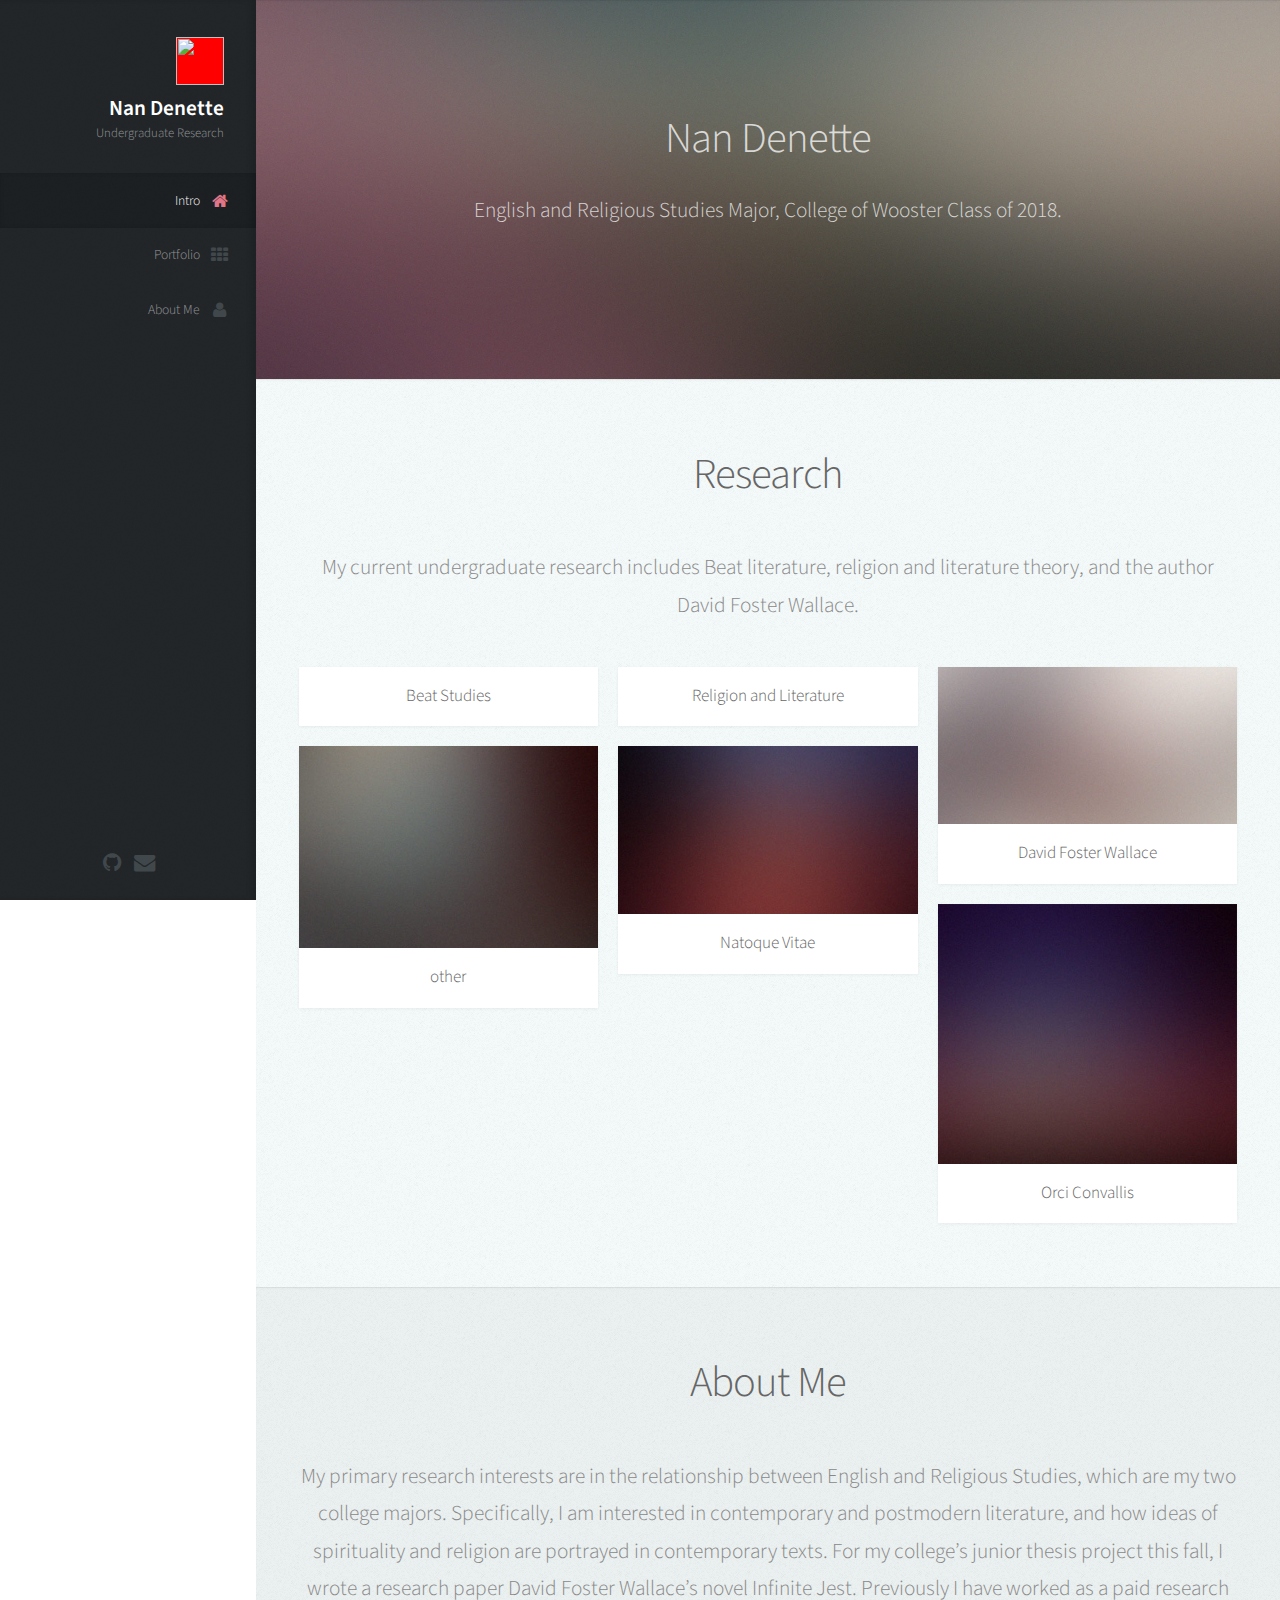
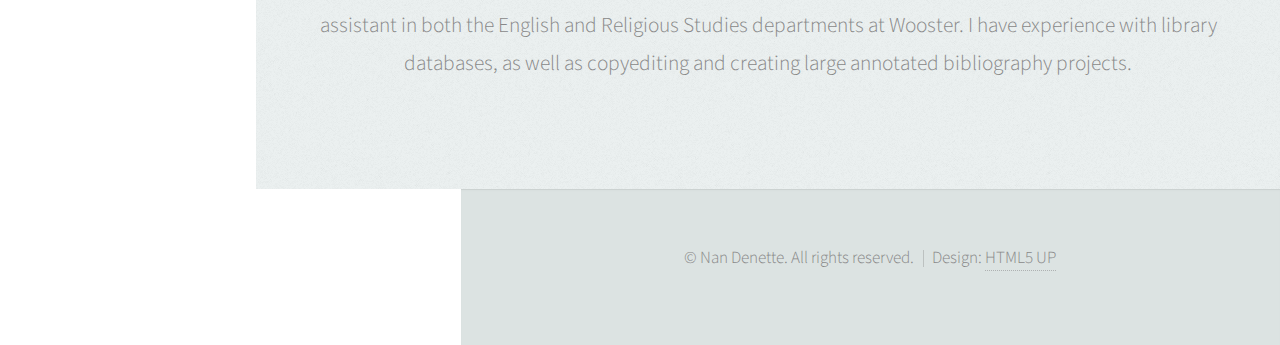
==== index.html @ d719ea71 "icon pic 3" ====
<!DOCTYPE HTML>
<!--
	Prologue by HTML5 UP
	html5up.net | @ajlkn
	Free for personal and commercial use under the CCA 3.0 license (html5up.net/license)
-->
<html>
	<head>
		<title>Prologue by HTML5 UP</title>
		<meta charset="utf-8" />
		<meta name="viewport" content="width=device-width, initial-scale=1" />
		<!--[if lte IE 8]><script src="assets/js/ie/html5shiv.js"></script><![endif]-->
		<link rel="stylesheet" href="assets/css/main.css" />
		<!--[if lte IE 8]><link rel="stylesheet" href="assets/css/ie8.css" /><![endif]-->
		<!--[if lte IE 9]><link rel="stylesheet" href="assets/css/ie9.css" /><![endif]-->
	</head>
	<body>

		<!-- Header -->
			<div id="header">

				<div class="top">

					<!-- Logo -->
						<div id="logo">
							<span class="image avatar48"><img src="file:///Users/nandenette/Desktop/IMG_7879.jpg" /></span>
							<h1 id="title">Nan Denette</h1>
							<p>Undergraduate Research</p>
						</div>

					<!-- Nav -->
						<nav id="nav">
							<!--

								Prologue's nav expects links in one of two formats:

								1. Hash link (scrolls to a different section within the page)

								   <li><a href="#foobar" id="foobar-link" class="icon fa-whatever-icon-you-want skel-layers-ignoreHref"><span class="label">Foobar</span></a></li>

								2. Standard link (sends the user to another page/site)

								   <li><a href="http://foobar.tld" id="foobar-link" class="icon fa-whatever-icon-you-want"><span class="label">Foobar</span></a></li>

							-->
							<ul>
								<li><a href="#top" id="top-link" class="skel-layers-ignoreHref"><span class="icon fa-home">Intro</span></a></li>
								<li><a href="#portfolio" id="portfolio-link" class="skel-layers-ignoreHref"><span class="icon fa-th">Portfolio</span></a></li>
								<li><a href="#about" id="about-link" class="skel-layers-ignoreHref"><span class="icon fa-user">About Me</span></a></li>
								
							</ul>
						</nav>

				</div>

				<div class="bottom">

					<!-- Social Icons -->
						<ul class="icons">
							</li>
							</li>
							<li><a href="https://github.com/nandenette" class="icon fa-github"><span class="label">Github</span></a></li>
							<li><a href="ndenette18@wooster.edu" class="icon fa-envelope"><span class="label">Email</span></a></li>
						</ul>

				</div>

			</div>

		<!-- Main -->
			<div id="main">

				<!-- Intro -->
					<section id="top" class="one dark cover">
						<div class="container">

							<header>
								<h2 class="alt">Nan Denette</a></h2>
								<p>English and Religious Studies Major, College of Wooster Class of 2018.</p>
							</header>

							

						</div>
					</section>

				<!-- Portfolio -->
					<section id="portfolio" class="two">
						<div class="container">

							<header>
								<h2>Research</h2>
							</header>

							<p>My current undergraduate research includes Beat literature, religion and literature theory, and the author David Foster Wallace.</p>

							<div class="row">
								<div class="4u 12u$(mobile)">
									<article class="item">
										<a href="page2.html" class="image fit"><img src="https://s-media-cache-ak0.pinimg.com/564x/0e/bd/eb/0ebdeb15e1eb1e02df6166664b58d102.jpg" alt="" /></a>
										<header>
											<h3>Beat Studies</h3>
	
										</header>
									</article>
									<article class="item">
										<a href="#" class="image fit"><img src="images/pic03.jpg" alt="" /></a>
										<header>
											<h3>other</h3>
										</header>
									</article>
								</div>
								<div class="4u 12u$(mobile)">
									<article class="item">
										<a href="page3.html" class="image fit"><img src="http://www.readliterature.com/life-of-pi2.jpg" alt="" /></a>
										<header>
											<h3>Religion and Literature</h3>
										</header>
									</article>
									<article class="item">
										<a href="#" class="image fit"><img src="images/pic05.jpg" alt="" /></a>
										<header>
											<h3>Natoque Vitae</h3>
										</header>
									</article>
								</div>
								<div class="4u$ 12u$(mobile)">
									<article class="item">
										<a href="page4.html" class="image fit"><img src="images/pic06.jpg" alt="" /></a>
										<header>
											<h3>David Foster Wallace</h3>
										</header>
									</article>
									<article class="item">
										<a href="#" class="image fit"><img src="images/pic07.jpg" alt="" /></a>
										<header>
											<h3>Orci Convallis</h3>
										</header>
									</article>
								</div>
							</div>

						</div>
					</section>

				<!-- About Me -->
					<section id="about" class="three">
						<div class="container">

							<header>
								<h2>About Me</h2>
							</header>

					

							<p>My primary research interests are in the relationship between English and Religious Studies, which are my two college majors. Specifically, I am interested in contemporary and postmodern literature, and how ideas of spirituality and religion are portrayed in contemporary texts. For my college’s junior thesis project this fall, I wrote a research paper David Foster Wallace’s novel Infinite Jest. Previously I have worked as a paid research assistant in both the English and Religious Studies departments at Wooster. I have experience with library databases, as well as copyediting and creating large annotated bibliography projects.</p>

						</div>
					</section>

		<!-- Footer -->
			<div id="footer">

				<!-- Copyright -->
					<ul class="copyright">
						<li>&copy; Nan Denette. All rights reserved.</li><li>Design: <a href="http://html5up.net">HTML5 UP</a></li>
					</ul>

			</div>

		<!-- Scripts -->
			<script src="assets/js/jquery.min.js"></script>
			<script src="assets/js/jquery.scrolly.min.js"></script>
			<script src="assets/js/jquery.scrollzer.min.js"></script>
			<script src="assets/js/skel.min.js"></script>
			<script src="assets/js/util.js"></script>
			<!--[if lte IE 8]><script src="assets/js/ie/respond.min.js"></script><![endif]-->
			<script src="assets/js/main.js"></script>

	</body>
</html>
---- assets/css/main.css ----
@import url("font-awesome.min.css");
@import url("https://fonts.googleapis.com/css?family=Source+Sans+Pro:300,300italic,400,600");

/*
	Prologue by HTML5 UP
	html5up.net | @ajlkn
	Free for personal and commercial use under the CCA 3.0 license (html5up.net/license)
*/

/* Reset */

	html, body, div, span, applet, object, iframe, h1, h2, h3, h4, h5, h6, p, blockquote, pre, a, abbr, acronym, address, big, cite, code, del, dfn, em, img, ins, kbd, q, s, samp, small, strike, strong, sub, sup, tt, var, b, u, i, center, dl, dt, dd, ol, ul, li, fieldset, form, label, legend, table, caption, tbody, tfoot, thead, tr, th, td, article, aside, canvas, details, embed, figure, figcaption, footer, header, hgroup, menu, nav, output, ruby, section, summary, time, mark, audio, video {
		margin: 0;
		padding: 0;
		border: 0;
		font-size: 100%;
		font: inherit;
		vertical-align: baseline;
	}

	article, aside, details, figcaption, figure, footer, header, hgroup, menu, nav, section {
		display: block;
	}

	body {
		line-height: 1;
	}

	ol, ul {
		list-style: none;
	}

	blockquote, q {
		quotes: none;
	}

	blockquote:before, blockquote:after, q:before, q:after {
		content: '';
		content: none;
	}

	table {
		border-collapse: collapse;
		border-spacing: 0;
	}

	body {
		-webkit-text-size-adjust: none;
	}

/* Box Model */

	*, *:before, *:after {
		-moz-box-sizing: border-box;
		-webkit-box-sizing: border-box;
		box-sizing: border-box;
	}

/* Containers */

	.container {
		margin-left: auto;
		margin-right: auto;
	}

	.container.\31 25\25 {
		width: 100%;
		max-width: 1750px;
		min-width: 1400px;
	}

	.container.\37 5\25 {
		width: 1050px;
	}

	.container.\35 0\25 {
		width: 700px;
	}

	.container.\32 5\25 {
		width: 350px;
	}

	.container {
		width: 1400px;
	}

	@media screen and (min-width: 961px) and (max-width: 1880px) {

		.container.\31 25\25 {
			width: 100%;
			max-width: 1500px;
			min-width: 1200px;
		}

		.container.\37 5\25 {
			width: 900px;
		}

		.container.\35 0\25 {
			width: 600px;
		}

		.container.\32 5\25 {
			width: 300px;
		}

		.container {
			width: 1200px;
		}

	}

	@media screen and (min-width: 961px) and (max-width: 1620px) {

		.container.\31 25\25 {
			width: 100%;
			max-width: 1200px;
			min-width: 960px;
		}

		.container.\37 5\25 {
			width: 720px;
		}

		.container.\35 0\25 {
			width: 480px;
		}

		.container.\32 5\25 {
			width: 240px;
		}

		.container {
			width: 960px;
		}

	}

	@media screen and (min-width: 961px) and (max-width: 1320px) {

		.container.\31 25\25 {
			width: 100%;
			max-width: 125%;
			min-width: 100%;
		}

		.container.\37 5\25 {
			width: 75%;
		}

		.container.\35 0\25 {
			width: 50%;
		}

		.container.\32 5\25 {
			width: 25%;
		}

		.container {
			width: 100%;
		}

	}

	@media screen and (max-width: 960px) {

		.container.\31 25\25 {
			width: 100%;
			max-width: 125%;
			min-width: 100%;
		}

		.container.\37 5\25 {
			width: 75%;
		}

		.container.\35 0\25 {
			width: 50%;
		}

		.container.\32 5\25 {
			width: 25%;
		}

		.container {
			width: 100%;
		}

	}

	@media screen and (max-width: 736px) {

		.container.\31 25\25 {
			width: 100%;
			max-width: 125%;
			min-width: 100%;
		}

		.container.\37 5\25 {
			width: 75%;
		}

		.container.\35 0\25 {
			width: 50%;
		}

		.container.\32 5\25 {
			width: 25%;
		}

		.container {
			width: 100% !important;
		}

	}

/* Grid */

	.row {
		border-bottom: solid 1px transparent;
		-moz-box-sizing: border-box;
		-webkit-box-sizing: border-box;
		box-sizing: border-box;
	}

	.row > * {
		float: left;
		-moz-box-sizing: border-box;
		-webkit-box-sizing: border-box;
		box-sizing: border-box;
	}

	.row:after, .row:before {
		content: '';
		display: block;
		clear: both;
		height: 0;
	}

	.row.uniform > * > :first-child {
		margin-top: 0;
	}

	.row.uniform > * > :last-child {
		margin-bottom: 0;
	}

	.row.\30 \25 > * {
		padding: 0px 0 0 0px;
	}

	.row.\30 \25 {
		margin: 0px 0 -1px 0px;
	}

	.row.uniform.\30 \25 > * {
		padding: 0px 0 0 0px;
	}

	.row.uniform.\30 \25 {
		margin: 0px 0 -1px 0px;
	}

	.row > * {
		padding: 40px 0 0 40px;
	}

	.row {
		margin: -40px 0 -1px -40px;
	}

	.row.uniform > * {
		padding: 40px 0 0 40px;
	}

	.row.uniform {
		margin: -40px 0 -1px -40px;
	}

	.row.\32 00\25 > * {
		padding: 80px 0 0 80px;
	}

	.row.\32 00\25 {
		margin: -80px 0 -1px -80px;
	}

	.row.uniform.\32 00\25 > * {
		padding: 80px 0 0 80px;
	}

	.row.uniform.\32 00\25 {
		margin: -80px 0 -1px -80px;
	}

	.row.\31 50\25 > * {
		padding: 60px 0 0 60px;
	}

	.row.\31 50\25 {
		margin: -60px 0 -1px -60px;
	}

	.row.uniform.\31 50\25 > * {
		padding: 60px 0 0 60px;
	}

	.row.uniform.\31 50\25 {
		margin: -60px 0 -1px -60px;
	}

	.row.\35 0\25 > * {
		padding: 20px 0 0 20px;
	}

	.row.\35 0\25 {
		margin: -20px 0 -1px -20px;
	}

	.row.uniform.\35 0\25 > * {
		padding: 20px 0 0 20px;
	}

	.row.uniform.\35 0\25 {
		margin: -20px 0 -1px -20px;
	}

	.row.\32 5\25 > * {
		padding: 10px 0 0 10px;
	}

	.row.\32 5\25 {
		margin: -10px 0 -1px -10px;
	}

	.row.uniform.\32 5\25 > * {
		padding: 10px 0 0 10px;
	}

	.row.uniform.\32 5\25 {
		margin: -10px 0 -1px -10px;
	}

	.\31 2u, .\31 2u\24 {
		width: 100%;
		clear: none;
		margin-left: 0;
	}

	.\31 1u, .\31 1u\24 {
		width: 91.6666666667%;
		clear: none;
		margin-left: 0;
	}

	.\31 0u, .\31 0u\24 {
		width: 83.3333333333%;
		clear: none;
		margin-left: 0;
	}

	.\39 u, .\39 u\24 {
		width: 75%;
		clear: none;
		margin-left: 0;
	}

	.\38 u, .\38 u\24 {
		width: 66.6666666667%;
		clear: none;
		margin-left: 0;
	}

	.\37 u, .\37 u\24 {
		width: 58.3333333333%;
		clear: none;
		margin-left: 0;
	}

	.\36 u, .\36 u\24 {
		width: 50%;
		clear: none;
		margin-left: 0;
	}

	.\35 u, .\35 u\24 {
		width: 41.6666666667%;
		clear: none;
		margin-left: 0;
	}

	.\34 u, .\34 u\24 {
		width: 33.3333333333%;
		clear: none;
		margin-left: 0;
	}

	.\33 u, .\33 u\24 {
		width: 25%;
		clear: none;
		margin-left: 0;
	}

	.\32 u, .\32 u\24 {
		width: 16.6666666667%;
		clear: none;
		margin-left: 0;
	}

	.\31 u, .\31 u\24 {
		width: 8.3333333333%;
		clear: none;
		margin-left: 0;
	}

	.\31 2u\24 + *,
	.\31 1u\24 + *,
	.\31 0u\24 + *,
	.\39 u\24 + *,
	.\38 u\24 + *,
	.\37 u\24 + *,
	.\36 u\24 + *,
	.\35 u\24 + *,
	.\34 u\24 + *,
	.\33 u\24 + *,
	.\32 u\24 + *,
	.\31 u\24 + * {
		clear: left;
	}

	.\-11u {
		margin-left: 91.66667%;
	}

	.\-10u {
		margin-left: 83.33333%;
	}

	.\-9u {
		margin-left: 75%;
	}

	.\-8u {
		margin-left: 66.66667%;
	}

	.\-7u {
		margin-left: 58.33333%;
	}

	.\-6u {
		margin-left: 50%;
	}

	.\-5u {
		margin-left: 41.66667%;
	}

	.\-4u {
		margin-left: 33.33333%;
	}

	.\-3u {
		margin-left: 25%;
	}

	.\-2u {
		margin-left: 16.66667%;
	}

	.\-1u {
		margin-left: 8.33333%;
	}

	@media screen and (min-width: 961px) and (max-width: 1880px) {

		.row > * {
			padding: 40px 0 0 40px;
		}

		.row {
			margin: -40px 0 -1px -40px;
		}

		.row.uniform > * {
			padding: 40px 0 0 40px;
		}

		.row.uniform {
			margin: -40px 0 -1px -40px;
		}

		.row.\32 00\25 > * {
			padding: 80px 0 0 80px;
		}

		.row.\32 00\25 {
			margin: -80px 0 -1px -80px;
		}

		.row.uniform.\32 00\25 > * {
			padding: 80px 0 0 80px;
		}

		.row.uniform.\32 00\25 {
			margin: -80px 0 -1px -80px;
		}

		.row.\31 50\25 > * {
			padding: 60px 0 0 60px;
		}

		.row.\31 50\25 {
			margin: -60px 0 -1px -60px;
		}

		.row.uniform.\31 50\25 > * {
			padding: 60px 0 0 60px;
		}

		.row.uniform.\31 50\25 {
			margin: -60px 0 -1px -60px;
		}

		.row.\35 0\25 > * {
			padding: 20px 0 0 20px;
		}

		.row.\35 0\25 {
			margin: -20px 0 -1px -20px;
		}

		.row.uniform.\35 0\25 > * {
			padding: 20px 0 0 20px;
		}

		.row.uniform.\35 0\25 {
			margin: -20px 0 -1px -20px;
		}

		.row.\32 5\25 > * {
			padding: 10px 0 0 10px;
		}

		.row.\32 5\25 {
			margin: -10px 0 -1px -10px;
		}

		.row.uniform.\32 5\25 > * {
			padding: 10px 0 0 10px;
		}

		.row.uniform.\32 5\25 {
			margin: -10px 0 -1px -10px;
		}

		.\31 2u\28wide\29, .\31 2u\24\28wide\29 {
			width: 100%;
			clear: none;
			margin-left: 0;
		}

		.\31 1u\28wide\29, .\31 1u\24\28wide\29 {
			width: 91.6666666667%;
			clear: none;
			margin-left: 0;
		}

		.\31 0u\28wide\29, .\31 0u\24\28wide\29 {
			width: 83.3333333333%;
			clear: none;
			margin-left: 0;
		}

		.\39 u\28wide\29, .\39 u\24\28wide\29 {
			width: 75%;
			clear: none;
			margin-left: 0;
		}

		.\38 u\28wide\29, .\38 u\24\28wide\29 {
			width: 66.6666666667%;
			clear: none;
			margin-left: 0;
		}

		.\37 u\28wide\29, .\37 u\24\28wide\29 {
			width: 58.3333333333%;
			clear: none;
			margin-left: 0;
		}

		.\36 u\28wide\29, .\36 u\24\28wide\29 {
			width: 50%;
			clear: none;
			margin-left: 0;
		}

		.\35 u\28wide\29, .\35 u\24\28wide\29 {
			width: 41.6666666667%;
			clear: none;
			margin-left: 0;
		}

		.\34 u\28wide\29, .\34 u\24\28wide\29 {
			width: 33.3333333333%;
			clear: none;
			margin-left: 0;
		}

		.\33 u\28wide\29, .\33 u\24\28wide\29 {
			width: 25%;
			clear: none;
			margin-left: 0;
		}

		.\32 u\28wide\29, .\32 u\24\28wide\29 {
			width: 16.6666666667%;
			clear: none;
			margin-left: 0;
		}

		.\31 u\28wide\29, .\31 u\24\28wide\29 {
			width: 8.3333333333%;
			clear: none;
			margin-left: 0;
		}

		.\31 2u\24\28wide\29 + *,
		.\31 1u\24\28wide\29 + *,
		.\31 0u\24\28wide\29 + *,
		.\39 u\24\28wide\29 + *,
		.\38 u\24\28wide\29 + *,
		.\37 u\24\28wide\29 + *,
		.\36 u\24\28wide\29 + *,
		.\35 u\24\28wide\29 + *,
		.\34 u\24\28wide\29 + *,
		.\33 u\24\28wide\29 + *,
		.\32 u\24\28wide\29 + *,
		.\31 u\24\28wide\29 + * {
			clear: left;
		}

		.\-11u\28wide\29 {
			margin-left: 91.66667%;
		}

		.\-10u\28wide\29 {
			margin-left: 83.33333%;
		}

		.\-9u\28wide\29 {
			margin-left: 75%;
		}

		.\-8u\28wide\29 {
			margin-left: 66.66667%;
		}

		.\-7u\28wide\29 {
			margin-left: 58.33333%;
		}

		.\-6u\28wide\29 {
			margin-left: 50%;
		}

		.\-5u\28wide\29 {
			margin-left: 41.66667%;
		}

		.\-4u\28wide\29 {
			margin-left: 33.33333%;
		}

		.\-3u\28wide\29 {
			margin-left: 25%;
		}

		.\-2u\28wide\29 {
			margin-left: 16.66667%;
		}

		.\-1u\28wide\29 {
			margin-left: 8.33333%;
		}

	}

	@media screen and (min-width: 961px) and (max-width: 1620px) {

		.row > * {
			padding: 40px 0 0 40px;
		}

		.row {
			margin: -40px 0 -1px -40px;
		}

		.row.uniform > * {
			padding: 40px 0 0 40px;
		}

		.row.uniform {
			margin: -40px 0 -1px -40px;
		}

		.row.\32 00\25 > * {
			padding: 80px 0 0 80px;
		}

		.row.\32 00\25 {
			margin: -80px 0 -1px -80px;
		}

		.row.uniform.\32 00\25 > * {
			padding: 80px 0 0 80px;
		}

		.row.uniform.\32 00\25 {
			margin: -80px 0 -1px -80px;
		}

		.row.\31 50\25 > * {
			padding: 60px 0 0 60px;
		}

		.row.\31 50\25 {
			margin: -60px 0 -1px -60px;
		}

		.row.uniform.\31 50\25 > * {
			padding: 60px 0 0 60px;
		}

		.row.uniform.\31 50\25 {
			margin: -60px 0 -1px -60px;
		}

		.row.\35 0\25 > * {
			padding: 20px 0 0 20px;
		}

		.row.\35 0\25 {
			margin: -20px 0 -1px -20px;
		}

		.row.uniform.\35 0\25 > * {
			padding: 20px 0 0 20px;
		}

		.row.uniform.\35 0\25 {
			margin: -20px 0 -1px -20px;
		}

		.row.\32 5\25 > * {
			padding: 10px 0 0 10px;
		}

		.row.\32 5\25 {
			margin: -10px 0 -1px -10px;
		}

		.row.uniform.\32 5\25 > * {
			padding: 10px 0 0 10px;
		}

		.row.uniform.\32 5\25 {
			margin: -10px 0 -1px -10px;
		}

		.\31 2u\28normal\29, .\31 2u\24\28normal\29 {
			width: 100%;
			clear: none;
			margin-left: 0;
		}

		.\31 1u\28normal\29, .\31 1u\24\28normal\29 {
			width: 91.6666666667%;
			clear: none;
			margin-left: 0;
		}

		.\31 0u\28normal\29, .\31 0u\24\28normal\29 {
			width: 83.3333333333%;
			clear: none;
			margin-left: 0;
		}

		.\39 u\28normal\29, .\39 u\24\28normal\29 {
			width: 75%;
			clear: none;
			margin-left: 0;
		}

		.\38 u\28normal\29, .\38 u\24\28normal\29 {
			width: 66.6666666667%;
			clear: none;
			margin-left: 0;
		}

		.\37 u\28normal\29, .\37 u\24\28normal\29 {
			width: 58.3333333333%;
			clear: none;
			margin-left: 0;
		}

		.\36 u\28normal\29, .\36 u\24\28normal\29 {
			width: 50%;
			clear: none;
			margin-left: 0;
		}

		.\35 u\28normal\29, .\35 u\24\28normal\29 {
			width: 41.6666666667%;
			clear: none;
			margin-left: 0;
		}

		.\34 u\28normal\29, .\34 u\24\28normal\29 {
			width: 33.3333333333%;
			clear: none;
			margin-left: 0;
		}

		.\33 u\28normal\29, .\33 u\24\28normal\29 {
			width: 25%;
			clear: none;
			margin-left: 0;
		}

		.\32 u\28normal\29, .\32 u\24\28normal\29 {
			width: 16.6666666667%;
			clear: none;
			margin-left: 0;
		}

		.\31 u\28normal\29, .\31 u\24\28normal\29 {
			width: 8.3333333333%;
			clear: none;
			margin-left: 0;
		}

		.\31 2u\24\28normal\29 + *,
		.\31 1u\24\28normal\29 + *,
		.\31 0u\24\28normal\29 + *,
		.\39 u\24\28normal\29 + *,
		.\38 u\24\28normal\29 + *,
		.\37 u\24\28normal\29 + *,
		.\36 u\24\28normal\29 + *,
		.\35 u\24\28normal\29 + *,
		.\34 u\24\28normal\29 + *,
		.\33 u\24\28normal\29 + *,
		.\32 u\24\28normal\29 + *,
		.\31 u\24\28normal\29 + * {
			clear: left;
		}

		.\-11u\28normal\29 {
			margin-left: 91.66667%;
		}

		.\-10u\28normal\29 {
			margin-left: 83.33333%;
		}

		.\-9u\28normal\29 {
			margin-left: 75%;
		}

		.\-8u\28normal\29 {
			margin-left: 66.66667%;
		}

		.\-7u\28normal\29 {
			margin-left: 58.33333%;
		}

		.\-6u\28normal\29 {
			margin-left: 50%;
		}

		.\-5u\28normal\29 {
			margin-left: 41.66667%;
		}

		.\-4u\28normal\29 {
			margin-left: 33.33333%;
		}

		.\-3u\28normal\29 {
			margin-left: 25%;
		}

		.\-2u\28normal\29 {
			margin-left: 16.66667%;
		}

		.\-1u\28normal\29 {
			margin-left: 8.33333%;
		}

	}

	@media screen and (min-width: 961px) and (max-width: 1320px) {

		.row > * {
			padding: 20px 0 0 20px;
		}

		.row {
			margin: -20px 0 -1px -20px;
		}

		.row.uniform > * {
			padding: 20px 0 0 20px;
		}

		.row.uniform {
			margin: -20px 0 -1px -20px;
		}

		.row.\32 00\25 > * {
			padding: 40px 0 0 40px;
		}

		.row.\32 00\25 {
			margin: -40px 0 -1px -40px;
		}

		.row.uniform.\32 00\25 > * {
			padding: 40px 0 0 40px;
		}

		.row.uniform.\32 00\25 {
			margin: -40px 0 -1px -40px;
		}

		.row.\31 50\25 > * {
			padding: 30px 0 0 30px;
		}

		.row.\31 50\25 {
			margin: -30px 0 -1px -30px;
		}

		.row.uniform.\31 50\25 > * {
			padding: 30px 0 0 30px;
		}

		.row.uniform.\31 50\25 {
			margin: -30px 0 -1px -30px;
		}

		.row.\35 0\25 > * {
			padding: 10px 0 0 10px;
		}

		.row.\35 0\25 {
			margin: -10px 0 -1px -10px;
		}

		.row.uniform.\35 0\25 > * {
			padding: 10px 0 0 10px;
		}

		.row.uniform.\35 0\25 {
			margin: -10px 0 -1px -10px;
		}

		.row.\32 5\25 > * {
			padding: 5px 0 0 5px;
		}

		.row.\32 5\25 {
			margin: -5px 0 -1px -5px;
		}

		.row.uniform.\32 5\25 > * {
			padding: 5px 0 0 5px;
		}

		.row.uniform.\32 5\25 {
			margin: -5px 0 -1px -5px;
		}

		.\31 2u\28narrow\29, .\31 2u\24\28narrow\29 {
			width: 100%;
			clear: none;
			margin-left: 0;
		}

		.\31 1u\28narrow\29, .\31 1u\24\28narrow\29 {
			width: 91.6666666667%;
			clear: none;
			margin-left: 0;
		}

		.\31 0u\28narrow\29, .\31 0u\24\28narrow\29 {
			width: 83.3333333333%;
			clear: none;
			margin-left: 0;
		}

		.\39 u\28narrow\29, .\39 u\24\28narrow\29 {
			width: 75%;
			clear: none;
			margin-left: 0;
		}

		.\38 u\28narrow\29, .\38 u\24\28narrow\29 {
			width: 66.6666666667%;
			clear: none;
			margin-left: 0;
		}

		.\37 u\28narrow\29, .\37 u\24\28narrow\29 {
			width: 58.3333333333%;
			clear: none;
			margin-left: 0;
		}

		.\36 u\28narrow\29, .\36 u\24\28narrow\29 {
			width: 50%;
			clear: none;
			margin-left: 0;
		}

		.\35 u\28narrow\29, .\35 u\24\28narrow\29 {
			width: 41.6666666667%;
			clear: none;
			margin-left: 0;
		}

		.\34 u\28narrow\29, .\34 u\24\28narrow\29 {
			width: 33.3333333333%;
			clear: none;
			margin-left: 0;
		}

		.\33 u\28narrow\29, .\33 u\24\28narrow\29 {
			width: 25%;
			clear: none;
			margin-left: 0;
		}

		.\32 u\28narrow\29, .\32 u\24\28narrow\29 {
			width: 16.6666666667%;
			clear: none;
			margin-left: 0;
		}

		.\31 u\28narrow\29, .\31 u\24\28narrow\29 {
			width: 8.3333333333%;
			clear: none;
			margin-left: 0;
		}

		.\31 2u\24\28narrow\29 + *,
		.\31 1u\24\28narrow\29 + *,
		.\31 0u\24\28narrow\29 + *,
		.\39 u\24\28narrow\29 + *,
		.\38 u\24\28narrow\29 + *,
		.\37 u\24\28narrow\29 + *,
		.\36 u\24\28narrow\29 + *,
		.\35 u\24\28narrow\29 + *,
		.\34 u\24\28narrow\29 + *,
		.\33 u\24\28narrow\29 + *,
		.\32 u\24\28narrow\29 + *,
		.\31 u\24\28narrow\29 + * {
			clear: left;
		}

		.\-11u\28narrow\29 {
			margin-left: 91.66667%;
		}

		.\-10u\28narrow\29 {
			margin-left: 83.33333%;
		}

		.\-9u\28narrow\29 {
			margin-left: 75%;
		}

		.\-8u\28narrow\29 {
			margin-left: 66.66667%;
		}

		.\-7u\28narrow\29 {
			margin-left: 58.33333%;
		}

		.\-6u\28narrow\29 {
			margin-left: 50%;
		}

		.\-5u\28narrow\29 {
			margin-left: 41.66667%;
		}

		.\-4u\28narrow\29 {
			margin-left: 33.33333%;
		}

		.\-3u\28narrow\29 {
			margin-left: 25%;
		}

		.\-2u\28narrow\29 {
			margin-left: 16.66667%;
		}

		.\-1u\28narrow\29 {
			margin-left: 8.33333%;
		}

	}

	@media screen and (max-width: 960px) {

		.row > * {
			padding: 20px 0 0 20px;
		}

		.row {
			margin: -20px 0 -1px -20px;
		}

		.row.uniform > * {
			padding: 20px 0 0 20px;
		}

		.row.uniform {
			margin: -20px 0 -1px -20px;
		}

		.row.\32 00\25 > * {
			padding: 40px 0 0 40px;
		}

		.row.\32 00\25 {
			margin: -40px 0 -1px -40px;
		}

		.row.uniform.\32 00\25 > * {
			padding: 40px 0 0 40px;
		}

		.row.uniform.\32 00\25 {
			margin: -40px 0 -1px -40px;
		}

		.row.\31 50\25 > * {
			padding: 30px 0 0 30px;
		}

		.row.\31 50\25 {
			margin: -30px 0 -1px -30px;
		}

		.row.uniform.\31 50\25 > * {
			padding: 30px 0 0 30px;
		}

		.row.uniform.\31 50\25 {
			margin: -30px 0 -1px -30px;
		}

		.row.\35 0\25 > * {
			padding: 10px 0 0 10px;
		}

		.row.\35 0\25 {
			margin: -10px 0 -1px -10px;
		}

		.row.uniform.\35 0\25 > * {
			padding: 10px 0 0 10px;
		}

		.row.uniform.\35 0\25 {
			margin: -10px 0 -1px -10px;
		}

		.row.\32 5\25 > * {
			padding: 5px 0 0 5px;
		}

		.row.\32 5\25 {
			margin: -5px 0 -1px -5px;
		}

		.row.uniform.\32 5\25 > * {
			padding: 5px 0 0 5px;
		}

		.row.uniform.\32 5\25 {
			margin: -5px 0 -1px -5px;
		}

		.\31 2u\28narrower\29, .\31 2u\24\28narrower\29 {
			width: 100%;
			clear: none;
			margin-left: 0;
		}

		.\31 1u\28narrower\29, .\31 1u\24\28narrower\29 {
			width: 91.6666666667%;
			clear: none;
			margin-left: 0;
		}

		.\31 0u\28narrower\29, .\31 0u\24\28narrower\29 {
			width: 83.3333333333%;
			clear: none;
			margin-left: 0;
		}

		.\39 u\28narrower\29, .\39 u\24\28narrower\29 {
			width: 75%;
			clear: none;
			margin-left: 0;
		}

		.\38 u\28narrower\29, .\38 u\24\28narrower\29 {
			width: 66.6666666667%;
			clear: none;
			margin-left: 0;
		}

		.\37 u\28narrower\29, .\37 u\24\28narrower\29 {
			width: 58.3333333333%;
			clear: none;
			margin-left: 0;
		}

		.\36 u\28narrower\29, .\36 u\24\28narrower\29 {
			width: 50%;
			clear: none;
			margin-left: 0;
		}

		.\35 u\28narrower\29, .\35 u\24\28narrower\29 {
			width: 41.6666666667%;
			clear: none;
			margin-left: 0;
		}

		.\34 u\28narrower\29, .\34 u\24\28narrower\29 {
			width: 33.3333333333%;
			clear: none;
			margin-left: 0;
		}

		.\33 u\28narrower\29, .\33 u\24\28narrower\29 {
			width: 25%;
			clear: none;
			margin-left: 0;
		}

		.\32 u\28narrower\29, .\32 u\24\28narrower\29 {
			width: 16.6666666667%;
			clear: none;
			margin-left: 0;
		}

		.\31 u\28narrower\29, .\31 u\24\28narrower\29 {
			width: 8.3333333333%;
			clear: none;
			margin-left: 0;
		}

		.\31 2u\24\28narrower\29 + *,
		.\31 1u\24\28narrower\29 + *,
		.\31 0u\24\28narrower\29 + *,
		.\39 u\24\28narrower\29 + *,
		.\38 u\24\28narrower\29 + *,
		.\37 u\24\28narrower\29 + *,
		.\36 u\24\28narrower\29 + *,
		.\35 u\24\28narrower\29 + *,
		.\34 u\24\28narrower\29 + *,
		.\33 u\24\28narrower\29 + *,
		.\32 u\24\28narrower\29 + *,
		.\31 u\24\28narrower\29 + * {
			clear: left;
		}

		.\-11u\28narrower\29 {
			margin-left: 91.66667%;
		}

		.\-10u\28narrower\29 {
			margin-left: 83.33333%;
		}

		.\-9u\28narrower\29 {
			margin-left: 75%;
		}

		.\-8u\28narrower\29 {
			margin-left: 66.66667%;
		}

		.\-7u\28narrower\29 {
			margin-left: 58.33333%;
		}

		.\-6u\28narrower\29 {
			margin-left: 50%;
		}

		.\-5u\28narrower\29 {
			margin-left: 41.66667%;
		}

		.\-4u\28narrower\29 {
			margin-left: 33.33333%;
		}

		.\-3u\28narrower\29 {
			margin-left: 25%;
		}

		.\-2u\28narrower\29 {
			margin-left: 16.66667%;
		}

		.\-1u\28narrower\29 {
			margin-left: 8.33333%;
		}

	}

	@media screen and (max-width: 736px) {

		.row > * {
			padding: 20px 0 0 20px;
		}

		.row {
			margin: -20px 0 -1px -20px;
		}

		.row.uniform > * {
			padding: 20px 0 0 20px;
		}

		.row.uniform {
			margin: -20px 0 -1px -20px;
		}

		.row.\32 00\25 > * {
			padding: 40px 0 0 40px;
		}

		.row.\32 00\25 {
			margin: -40px 0 -1px -40px;
		}

		.row.uniform.\32 00\25 > * {
			padding: 40px 0 0 40px;
		}

		.row.uniform.\32 00\25 {
			margin: -40px 0 -1px -40px;
		}

		.row.\31 50\25 > * {
			padding: 30px 0 0 30px;
		}

		.row.\31 50\25 {
			margin: -30px 0 -1px -30px;
		}

		.row.uniform.\31 50\25 > * {
			padding: 30px 0 0 30px;
		}

		.row.uniform.\31 50\25 {
			margin: -30px 0 -1px -30px;
		}

		.row.\35 0\25 > * {
			padding: 10px 0 0 10px;
		}

		.row.\35 0\25 {
			margin: -10px 0 -1px -10px;
		}

		.row.uniform.\35 0\25 > * {
			padding: 10px 0 0 10px;
		}

		.row.uniform.\35 0\25 {
			margin: -10px 0 -1px -10px;
		}

		.row.\32 5\25 > * {
			padding: 5px 0 0 5px;
		}

		.row.\32 5\25 {
			margin: -5px 0 -1px -5px;
		}

		.row.uniform.\32 5\25 > * {
			padding: 5px 0 0 5px;
		}

		.row.uniform.\32 5\25 {
			margin: -5px 0 -1px -5px;
		}

		.\31 2u\28mobile\29, .\31 2u\24\28mobile\29 {
			width: 100%;
			clear: none;
			margin-left: 0;
		}

		.\31 1u\28mobile\29, .\31 1u\24\28mobile\29 {
			width: 91.6666666667%;
			clear: none;
			margin-left: 0;
		}

		.\31 0u\28mobile\29, .\31 0u\24\28mobile\29 {
			width: 83.3333333333%;
			clear: none;
			margin-left: 0;
		}

		.\39 u\28mobile\29, .\39 u\24\28mobile\29 {
			width: 75%;
			clear: none;
			margin-left: 0;
		}

		.\38 u\28mobile\29, .\38 u\24\28mobile\29 {
			width: 66.6666666667%;
			clear: none;
			margin-left: 0;
		}

		.\37 u\28mobile\29, .\37 u\24\28mobile\29 {
			width: 58.3333333333%;
			clear: none;
			margin-left: 0;
		}

		.\36 u\28mobile\29, .\36 u\24\28mobile\29 {
			width: 50%;
			clear: none;
			margin-left: 0;
		}

		.\35 u\28mobile\29, .\35 u\24\28mobile\29 {
			width: 41.6666666667%;
			clear: none;
			margin-left: 0;
		}

		.\34 u\28mobile\29, .\34 u\24\28mobile\29 {
			width: 33.3333333333%;
			clear: none;
			margin-left: 0;
		}

		.\33 u\28mobile\29, .\33 u\24\28mobile\29 {
			width: 25%;
			clear: none;
			margin-left: 0;
		}

		.\32 u\28mobile\29, .\32 u\24\28mobile\29 {
			width: 16.6666666667%;
			clear: none;
			margin-left: 0;
		}

		.\31 u\28mobile\29, .\31 u\24\28mobile\29 {
			width: 8.3333333333%;
			clear: none;
			margin-left: 0;
		}

		.\31 2u\24\28mobile\29 + *,
		.\31 1u\24\28mobile\29 + *,
		.\31 0u\24\28mobile\29 + *,
		.\39 u\24\28mobile\29 + *,
		.\38 u\24\28mobile\29 + *,
		.\37 u\24\28mobile\29 + *,
		.\36 u\24\28mobile\29 + *,
		.\35 u\24\28mobile\29 + *,
		.\34 u\24\28mobile\29 + *,
		.\33 u\24\28mobile\29 + *,
		.\32 u\24\28mobile\29 + *,
		.\31 u\24\28mobile\29 + * {
			clear: left;
		}

		.\-11u\28mobile\29 {
			margin-left: 91.66667%;
		}

		.\-10u\28mobile\29 {
			margin-left: 83.33333%;
		}

		.\-9u\28mobile\29 {
			margin-left: 75%;
		}

		.\-8u\28mobile\29 {
			margin-left: 66.66667%;
		}

		.\-7u\28mobile\29 {
			margin-left: 58.33333%;
		}

		.\-6u\28mobile\29 {
			margin-left: 50%;
		}

		.\-5u\28mobile\29 {
			margin-left: 41.66667%;
		}

		.\-4u\28mobile\29 {
			margin-left: 33.33333%;
		}

		.\-3u\28mobile\29 {
			margin-left: 25%;
		}

		.\-2u\28mobile\29 {
			margin-left: 16.66667%;
		}

		.\-1u\28mobile\29 {
			margin-left: 8.33333%;
		}

	}

/* Basic */

	body {
		background: #fff;
		font-family: 'Source Sans Pro', sans-serif;
		font-size: 19pt;
		font-weight: 300;
		line-height: 1.75em;
		color: #888;
	}

		body.is-loading * {
			-moz-transition: none !important;
			-webkit-transition: none !important;
			-ms-transition: none !important;
			transition: none !important;
			-moz-animation: none !important;
			-webkit-animation: none !important;
			-ms-animation: none !important;
			animation: none !important;
		}

	input, textarea, select {
		font-family: 'Source Sans Pro', sans-serif;
		font-size: 19pt;
		font-weight: 300;
		line-height: 1.75em;
		color: #888;
	}

	h1, h2, h3, h4, h5, h6 {
		font-weight: 300;
		color: #666;
		line-height: 1.5em;
	}

	h1 a, h2 a, h3 a, h4 a, h5 a, h6 a {
		color: inherit;
		text-decoration: none;
	}

		h1 a strong, h2 a strong, h3 a strong, h4 a strong, h5 a strong, h6 a strong {
			color: #333;
		}

	h2 {
		font-size: 2em;
		letter-spacing: -1px;
	}

		h2.alt {
			color: #888;
		}

			h2.alt strong {
				color: #666;
			}

	h3 {
		font-size: 1.5em;
	}

	header {
		margin: 0 0 2em 0;
	}

		header > p {
			margin: 1em 0 0 0;
		}

	footer {
		margin: 2em 0 0 0;
	}

	strong, b {
		font-weight: 300;
		color: #666;
	}

	em, i {
		font-style: italic;
	}

	a {
		text-decoration: none;
		color: inherit;
		border-bottom: dotted 1px rgba(128, 128, 128, 0.5);
		-moz-transition: color 0.35s ease-in-out, border-bottom-color 0.35s ease-in-out;
		-webkit-transition: color 0.35s ease-in-out, border-bottom-color 0.35s ease-in-out;
		-ms-transition: color 0.35s ease-in-out, border-bottom-color 0.35s ease-in-out;
		transition: color 0.35s ease-in-out, border-bottom-color 0.35s ease-in-out;
		outline: 0;
	}

		a:hover {
			color: #E27689;
			border-bottom-color: rgba(255, 255, 255, 0);
		}

	sub {
		position: relative;
		top: 0.5em;
		font-size: 0.8em;
	}

	sup {
		position: relative;
		top: -0.5em;
		font-size: 0.8em;
	}

	hr {
		border: 0;
		border-top: solid 1px #ddd;
	}

	blockquote {
		border-left: solid 0.5em #ddd;
		padding: 1em 0 1em 2em;
		font-style: italic;
	}

	p, ul, ol, dl, table {
		margin-bottom: 2em;
	}

	br.clear {
		clear: both;
	}

/* Sections/Article */

	section, article {
		margin-bottom: 3em;
	}

		section > :last-child,
		section > .container, section:last-child, article > :last-child,
		article > .container, article:last-child {
			margin-bottom: 0;
		}

		.row > section, .row > article {
			margin-bottom: 0;
		}

/* Image */

	.image {
		display: inline-block;
		border: 0;
	}

		.image img {
			display: block;
			width: 100%;
		}

		.image.avatar48 {
			width: 48px;
			height: 48px;
			background: #f00;
		}

			.image.avatar48 img {
				width: 48px;
				height: 48px;
			}

		.image.fit {
			display: block;
			width: 100%;
		}

		.image.featured {
			display: block;
			width: 100%;
			margin: 0 0 2em 0;
		}

		.image.left {
			float: left;
			margin: 0 2em 2em 0;
		}

		.image.centered {
			display: block;
			margin: 0 0 2em 0;
		}

			.image.centered img {
				margin: 0 auto;
				width: auto;
			}

/* List */

	ul.default {
		list-style: disc;
		padding-left: 1em;
	}

		ul.default li {
			padding-left: 0.5em;
		}

	ul.icons {
		cursor: default;
	}

		ul.icons li {
			display: inline-block;
		}

		ul.icons a {
			display: inline-block;
			width: 2em;
			height: 2em;
			line-height: 2em;
			text-align: center;
			border: 0;
		}

	ol.default {
		list-style: decimal;
		padding-left: 1.25em;
	}

		ol.default li {
			padding-left: 0.25em;
		}

/* Form */

	form label {
		display: block;
		text-align: left;
		margin-bottom: 0.5em;
	}

	form input[type="text"],
	form input[type="email"],
	form input[type="password"],
	form select,
	form textarea {
		position: relative;
		-webkit-appearance: none;
		display: block;
		border: 0;
		outline: 0;
		background: #fff;
		background: rgba(255, 255, 255, 0.75);
		width: 100%;
		border-radius: 0.35em;
		padding: 0.75em 1em 0.75em 1em;
		box-shadow: inset 0 0.1em 0.1em 0 rgba(0, 0, 0, 0.05);
		border: solid 1px rgba(0, 0, 0, 0.15);
		-moz-transition: all 0.35s ease-in-out;
		-webkit-transition: all 0.35s ease-in-out;
		-ms-transition: all 0.35s ease-in-out;
		transition: all 0.35s ease-in-out;
	}

		form input[type="text"]:focus,
		form input[type="email"]:focus,
		form input[type="password"]:focus,
		form select:focus,
		form textarea:focus {
			box-shadow: 0 0 2px 1px #8ebebc;
			background: #fff;
		}

	form input[type="text"],
	form input[type="email"],
	form input[type="password"],
	form select {
		line-height: 1.25em;
	}

	form textarea {
		min-height: 14em;
	}

	form .formerize-placeholder {
		color: #555 !important;
	}

	form ::-webkit-input-placeholder {
		color: #555 !important;
	}

	form :-moz-placeholder {
		color: #555 !important;
	}

	form ::-moz-placeholder {
		color: #555 !important;
	}

	form :-ms-input-placeholder {
		color: #555 !important;
	}

	form ::-moz-focus-inner {
		border: 0;
	}

/* Table */

	table {
		width: 100%;
	}

		table.default {
			width: 100%;
			text-align: left;
		}

			table.default tbody tr:nth-child(2n+2) {
				background: #f4f4f4;
			}

			table.default td {
				padding: 0.5em 1em 0.5em 1em;
			}

			table.default th {
				text-align: left;
				padding: 0.5em 1em 0.5em 1em;
				color: #fff;
				background: #222729 url("images/overlay.png");
			}

			table.default thead {
				background: #444;
				color: #fff;
			}

			table.default tfoot {
				background: #eee;
			}

/* Button */

	input[type="button"],
	input[type="submit"],
	input[type="reset"],
	button,
	.button {
		position: relative;
		display: inline-block;
		border-radius: 0.35em;
		color: #fff !important;
		text-decoration: none;
		padding: 0.75em 2.5em 0.75em 2.5em;
		background-color: #8ebebc;
		border: 0;
		cursor: pointer;
		background-image: -moz-linear-gradient(top, rgba(0, 0, 0, 0), rgba(0, 0, 0, 0.15)), url("images/overlay.png");
		background-image: -webkit-linear-gradient(top, rgba(0, 0, 0, 0), rgba(0, 0, 0, 0.15)), url("images/overlay.png");
		background-image: -ms-linear-gradient(top, rgba(0, 0, 0, 0), rgba(0, 0, 0, 0.15)), url("images/overlay.png");
		background-image: linear-gradient(top, rgba(0, 0, 0, 0), rgba(0, 0, 0, 0.15)), url("images/overlay.png");
		-moz-transition: background-color 0.35s ease-in-out;
		-webkit-transition: background-color 0.35s ease-in-out;
		-ms-transition: background-color 0.35s ease-in-out;
		transition: background-color 0.35s ease-in-out;
	}

		input[type="button"]:hover,
		input[type="submit"]:hover,
		input[type="reset"]:hover,
		button:hover,
		.button:hover {
			background-color: #9ececc;
		}

		input[type="button"]:active,
		input[type="submit"]:active,
		input[type="reset"]:active,
		button:active,
		.button:active {
			background-color: #7eaeac;
		}

/* Item */

	.item {
		box-shadow: 0 0.05em 0.15em 0 rgba(0, 0, 0, 0.05);
		margin-bottom: 40px;
	}

		.item header {
			background: #fff;
			margin: 0;
			padding: 1em 0 1em 0;
			font-size: 0.8em;
		}

			.item header h3 {
				font-size: 1em;
			}

/* Icons */

	.icon {
		text-decoration: none;
	}

		.icon:before {
			display: inline-block;
			font-family: FontAwesome;
			font-size: 1.25em;
			text-decoration: none;
			font-style: normal;
			font-weight: normal;
			line-height: 1;
			-webkit-font-smoothing: antialiased;
			-moz-osx-font-smoothing: grayscale;
		}

		.icon > .label {
			display: none;
		}

/* Header */

	#header {
		display: -moz-flex;
		display: -webkit-flex;
		display: -ms-flex;
		display: flex;
		-moz-flex-direction: column;
		-webkit-flex-direction: column;
		-ms-flex-direction: column;
		flex-direction: column;
		-moz-justify-content: space-between;
		-webkit-justify-content: space-between;
		-ms-justify-content: space-between;
		justify-content: space-between;
		background: #222629 url("images/overlay.png");
		box-shadow: inset -0.25em 0 0.25em 0 rgba(0, 0, 0, 0.1);
		color: #fff;
		height: 100%;
		left: 0;
		overflow-y: auto;
		position: fixed;
		text-align: right;
		top: 0;
		width: 375px;
	}

		#header .top {
			-moz-flex-grow: 1;
			-webkit-flex-grow: 1;
			-ms-flex-grow: 1;
			flex-grow: 1;
		}

		#header .bottom {
			-moz-flex-shrink: 0;
			-webkit-flex-shrink: 0;
			-ms-flex-shrink: 0;
			flex-shrink: 0;
			padding: 1.5em 0 0.75em 0;
		}

			#header .bottom > :last-child {
				margin-bottom: 0;
			}

		#header .icons {
			font-size: 0.8em;
			text-align: center;
		}

			#header .icons a {
				color: #41484c;
				-moz-transition: color 0.35s ease-in-out;
				-webkit-transition: color 0.35s ease-in-out;
				-ms-transition: color 0.35s ease-in-out;
				transition: color 0.35s ease-in-out;
			}

				#header .icons a:hover {
					color: #fff;
				}

	#logo {
		position: relative;
		margin: 1.75em 1.5em 1.5em 1.5em;
		min-height: 48px;
		cursor: default;
	}

		#logo h1 {
			position: relative;
			color: #fff;
			font-weight: 600;
			font-size: 1em;
			line-height: 1em;
		}

		#logo p {
			position: relative;
			display: block;
			font-size: 0.6em;
			color: rgba(255, 255, 255, 0.5);
			line-height: 1.25em;
			margin: 0.5em 0 0 0;
		}

		#logo .image {
			position: absolute;
			left: 0;
			top: 0;
		}

	#nav ul {
		margin-bottom: 0;
	}

		#nav ul li a {
			display: block;
			padding: 0.5em 1.5em 0.5em 1.5em;
			color: rgba(255, 255, 255, 0.5);
			text-decoration: none;
			outline: 0;
			border: 0;
			-moz-transition: none;
			-webkit-transition: none;
			-ms-transition: none;
			transition: none;
		}

			#nav ul li a span {
				position: relative;
				display: block;
				font-size: 0.8em;
			}

				#nav ul li a span:before {
					position: absolute;
					left: 0;
					color: #41484c;
					text-align: center;
					width: 1.25em;
					line-height: 1.75em;
				}

			#nav ul li a.active {
				background: rgba(0, 0, 0, 0.15);
				box-shadow: inset 0 0 0.25em 0 rgba(0, 0, 0, 0.125);
				color: #fff;
			}

				#nav ul li a.active span:before {
					color: #e27689;
				}

/* Footer */

	#footer {
		margin-left: 375px;
		text-align: center;
		background-color: #dce3e2;
		padding: 3em 0 4em 0;
		box-shadow: inset 0 1px 0 0 rgba(0, 0, 0, 0.05), inset 0 0.1em 0.1em 0 rgba(0, 0, 0, 0.025);
		font-size: 0.8em;
	}

		#footer .copyright {
			cursor: default;
			margin: 0;
		}

			#footer .copyright li {
				display: inline-block;
				line-height: 1em;
				border-left: solid 1px rgba(128, 128, 128, 0.35);
				padding: 0 0 0 0.5em;
				margin: 0 0 0 0.5em;
			}

				#footer .copyright li:first-child {
					border-left: 0;
					padding-left: 0;
					margin-left: 0;
				}

/* Main */

	#main {
		margin-left: 375px;
	}

		#main > section {
			margin: 0;
			overflow: hidden;
			padding: 4em 0;
			box-shadow: inset 0 1px 0 0 rgba(0, 0, 0, 0.05), inset 0 0.1em 0.1em 0 rgba(0, 0, 0, 0.025);
			text-align: center;
			background-image: url("images/overlay.png");
		}

			#main > section.dark {
				color: #ddd;
				color: rgba(255, 255, 255, 0.75);
			}

				#main > section.dark h2, #main > section.dark h3, #main > section.dark h4, #main > section.dark h5, #main > section.dark h6 {
					color: inherit;
				}

				#main > section.dark strong {
					color: #fff;
					border-color: inherit;
				}

				#main > section.dark a {
					color: #fff;
					border-color: inherit;
				}

					#main > section.dark a:hover {
						border-bottom-color: rgba(255, 255, 255, 0);
					}

			#main > section.cover {
				padding: 6em 0;
				background-size: cover;
				background-position: center center;
			}

			#main > section.one {
				background-color: #81918E;
				background-image: url("../../images/banner.jpg");
			}

			#main > section.two {
				background-color: #f5fafa;
			}

			#main > section.three {
				background-color: #ecf1f1;
			}

			#main > section.four {
				background-color: #e8edec;
			}

/* Wide */

	@media screen and (min-width: 961px) and (max-width: 1880px) {

		/* Basic */

			body, input, textarea, select {
				font-size: 17pt;
			}

		/* Header */

			#header {
				width: 300px;
			}

		/* Footer */

			#footer {
				margin-left: 300px;
			}

		/* Main */

			#main {
				margin-left: 300px;
			}

	}

/* Normal */

	@media screen and (min-width: 961px) and (max-width: 1620px) {

		/* Main */

			#main > section {
				padding: 3em 0;
			}

			#main section.cover {
				padding: 5em 0;
			}

	}

/* Narrow */

	@media screen and (min-width: 961px) and (max-width: 1320px) {

		/* Basic */

			body, input, textarea, select {
				font-size: 16pt;
			}

			.container {
				padding: 0 2em 0 2em;
			}

		/* List */

			ul.icons li a {
				width: 1.75em;
			}

		/* Item */

			.item {
				margin-bottom: 20px;
			}

		/* Header */

			#header {
				width: 20%;
			}

			#logo .image {
				position: relative;
				margin: 0 0 0.5em 0;
			}

			#nav ul li a {
				font-size: 0.8em;
				padding-top: 0.5em;
				padding-bottom: 0.5em;
			}

				#nav ul li a span {
					padding-right: 2.25em;
				}

					#nav ul li a span:before {
						left: 100%;
						margin-left: -1.25em;
						line-height: 2.25em;
					}

		/* Footer */

			#footer {
				margin-left: 20%;
			}

		/* Main */

			#main {
				margin-left: 20%;
			}

	}

/* Narrower */

	#headerToggle {
		display: none;
	}

	@media screen and (max-width: 960px) {

		/* Basic */

			html, body {
				overflow-x: hidden;
			}

			body, input, textarea, select {
				font-size: 16pt;
			}

			header br {
				display: none;
			}

			.container {
				padding: 0 2em 0 2em;
			}

		/* Item */

			.item {
				margin-bottom: 15px;
			}

		/* List */

			ul.icons a {
				width: 1.75em;
				font-size: 1.25em;
			}

		/* Header */

			#header {
				-moz-backface-visibility: hidden;
				-webkit-backface-visibility: hidden;
				-ms-backface-visibility: hidden;
				backface-visibility: hidden;
				-moz-transform: translateX(-275px);
				-webkit-transform: translateX(-275px);
				-ms-transform: translateX(-275px);
				transform: translateX(-275px);
				-moz-transition: -moz-transform 0.5s ease;
				-webkit-transition: -webkit-transform 0.5s ease;
				-ms-transition: -ms-transform 0.5s ease;
				transition: transform 0.5s ease;
				-webkit-overflow-scrolling: touch;
				display: block;
				height: 100%;
				left: 0;
				overflow-y: auto;
				position: fixed;
				top: 0;
				width: 275px;
				z-index: 10002;
				width: 275px;
				background: #222729 url("images/overlay.png");
				box-shadow: inset -0.25em 0 0.25em 0 rgba(0, 0, 0, 0.125);
			}

				#header .top {
					position: relative;
				}

				#header .bottom {
					border-top: solid 1px rgba(255, 255, 255, 0.05);
					box-shadow: 0 -1px 0 0 rgba(0, 0, 0, 0.15);
					padding-top: 2em;
					margin-top: 2em;
					position: relative;
				}

			#logo {
				margin: 1.5em 1.25em 1.25em 1.25em;
			}

			#nav ul li a {
				padding: 0.5em 1.25em 0.5em 1.25em;
			}

			#headerToggle {
				-moz-backface-visibility: hidden;
				-webkit-backface-visibility: hidden;
				-ms-backface-visibility: hidden;
				backface-visibility: hidden;
				-moz-transition: -moz-transform 0.5s ease;
				-webkit-transition: -webkit-transform 0.5s ease;
				-ms-transition: -ms-transform 0.5s ease;
				transition: transform 0.5s ease;
				display: block;
				height: 2.25em;
				left: 0;
				position: fixed;
				top: 0;
				width: 3.25em;
				z-index: 10001;
			}

				#headerToggle .toggle {
					position: absolute;
					left: 0;
					top: 0;
					width: 100%;
					height: 100%;
					outline: 0;
					border: 0;
				}

					#headerToggle .toggle:before {
						font-family: FontAwesome;
						text-decoration: none;
						font-style: normal;
						font-weight: normal;
						-webkit-font-smoothing: antialiased;
						-moz-osx-font-smoothing: grayscale;
						content: '\f0c9';
						color: #fff;
						font-size: 18px;
						line-height: 2.25em;
						background: rgba(128, 136, 144, 0.5);
						border-radius: 0.35em;
						text-align: center;
						position: absolute;
						left: 0.5em;
						top: 0.5em;
						display: block;
						width: 3.25em;
						height: 2.25em;
						line-height: 2.25em;
					}

			body.header-visible #main {
				-moz-transform: translateX(275px);
				-webkit-transform: translateX(275px);
				-ms-transform: translateX(275px);
				transform: translateX(275px);
			}

			body.header-visible #headerToggle {
				-moz-transform: translateX(275px);
				-webkit-transform: translateX(275px);
				-ms-transform: translateX(275px);
				transform: translateX(275px);
			}

			body.header-visible #header {
				-moz-transform: translateX(0);
				-webkit-transform: translateX(0);
				-ms-transform: translateX(0);
				transform: translateX(0);
			}

		/* Footer */

			#footer {
				margin-left: 0;
			}

		/* Main */

			#main {
				-moz-backface-visibility: hidden;
				-webkit-backface-visibility: hidden;
				-ms-backface-visibility: hidden;
				backface-visibility: hidden;
				-moz-transition: -moz-transform 0.5s ease;
				-webkit-transition: -webkit-transform 0.5s ease;
				-ms-transition: -ms-transform 0.5s ease;
				transition: transform 0.5s ease;
				padding-bottom: 1px;
				margin-left: 0;
			}

				#main > section {
					padding: 3em 0;
				}

				#main section.cover {
					padding: 4em 0;
				}

	}

/* Mobile */

	@media screen and (max-width: 736px) {

		/* Basic */

			body, input, textarea, select {
				font-size: 14pt;
			}

			h2 {
				font-size: 1.5em;
				letter-spacing: 0;
				font-weight: 300;
			}

			.container {
				padding: 0 15px 0 15px;
			}

		/* List */

			ul.icons a {
				width: 2em;
				font-size: 1.25em;
			}

		/* Main */

			#main > section {
				padding: 2em 0;
			}

			#main section.cover {
				padding: 4em 0em;
			}

				#main section.cover header {
					padding: 0 1em;
				}

		/* Footer */

			#footer .copyright li {
				display: block;
				line-height: 1.25em;
				border: 0;
				padding: 0;
				margin: 1em 0 0 0;
			}

				#footer .copyright li:first-child {
					margin-top: 0;
				}

	}
---- assets/css/ie8.css ----
/*
	Prologue by HTML5 UP
	html5up.net | @ajlkn
	Free for personal and commercial use under the CCA 3.0 license (html5up.net/license)
*/

/* Section/Article */

	section > .last-child, section.last-child, article > .last-child, article.last-child {
		margin-bottom: 0;
	}

/* Form */

	form input[type="text"],
	form input[type="email"],
	form input[type="password"],
	form select,
	form textarea {
		-ms-behavior: url("assets/js/ie/PIE.htc");
	}

/* Button */

	input[type="button"],
	input[type="submit"],
	input[type="reset"],
	button,
	.button {
		-ms-behavior: url("assets/js/ie/PIE.htc");
	}

/* Header */

	#nav ul li a {
		color: #888;
	}

		#nav ul li a.active {
			background: #1C2022;
		}

	#headerToggle .toggle {
		background-color: #888;
	}

/* Main */

	#main > section.cover {
		background-position: auto;
		-ms-behavior: url("assets/js/ie/backgroundsize.min.htc");
	}
---- assets/css/ie9.css ----
/*
	Prologue by HTML5 UP
	html5up.net | @ajlkn
	Free for personal and commercial use under the CCA 3.0 license (html5up.net/license)
*/

/* Button */

	input[type="button"],
	input[type="submit"],
	input[type="reset"],
	button,
	.button {
		background-image: url("images/ie/grad0-15.svg");
	}
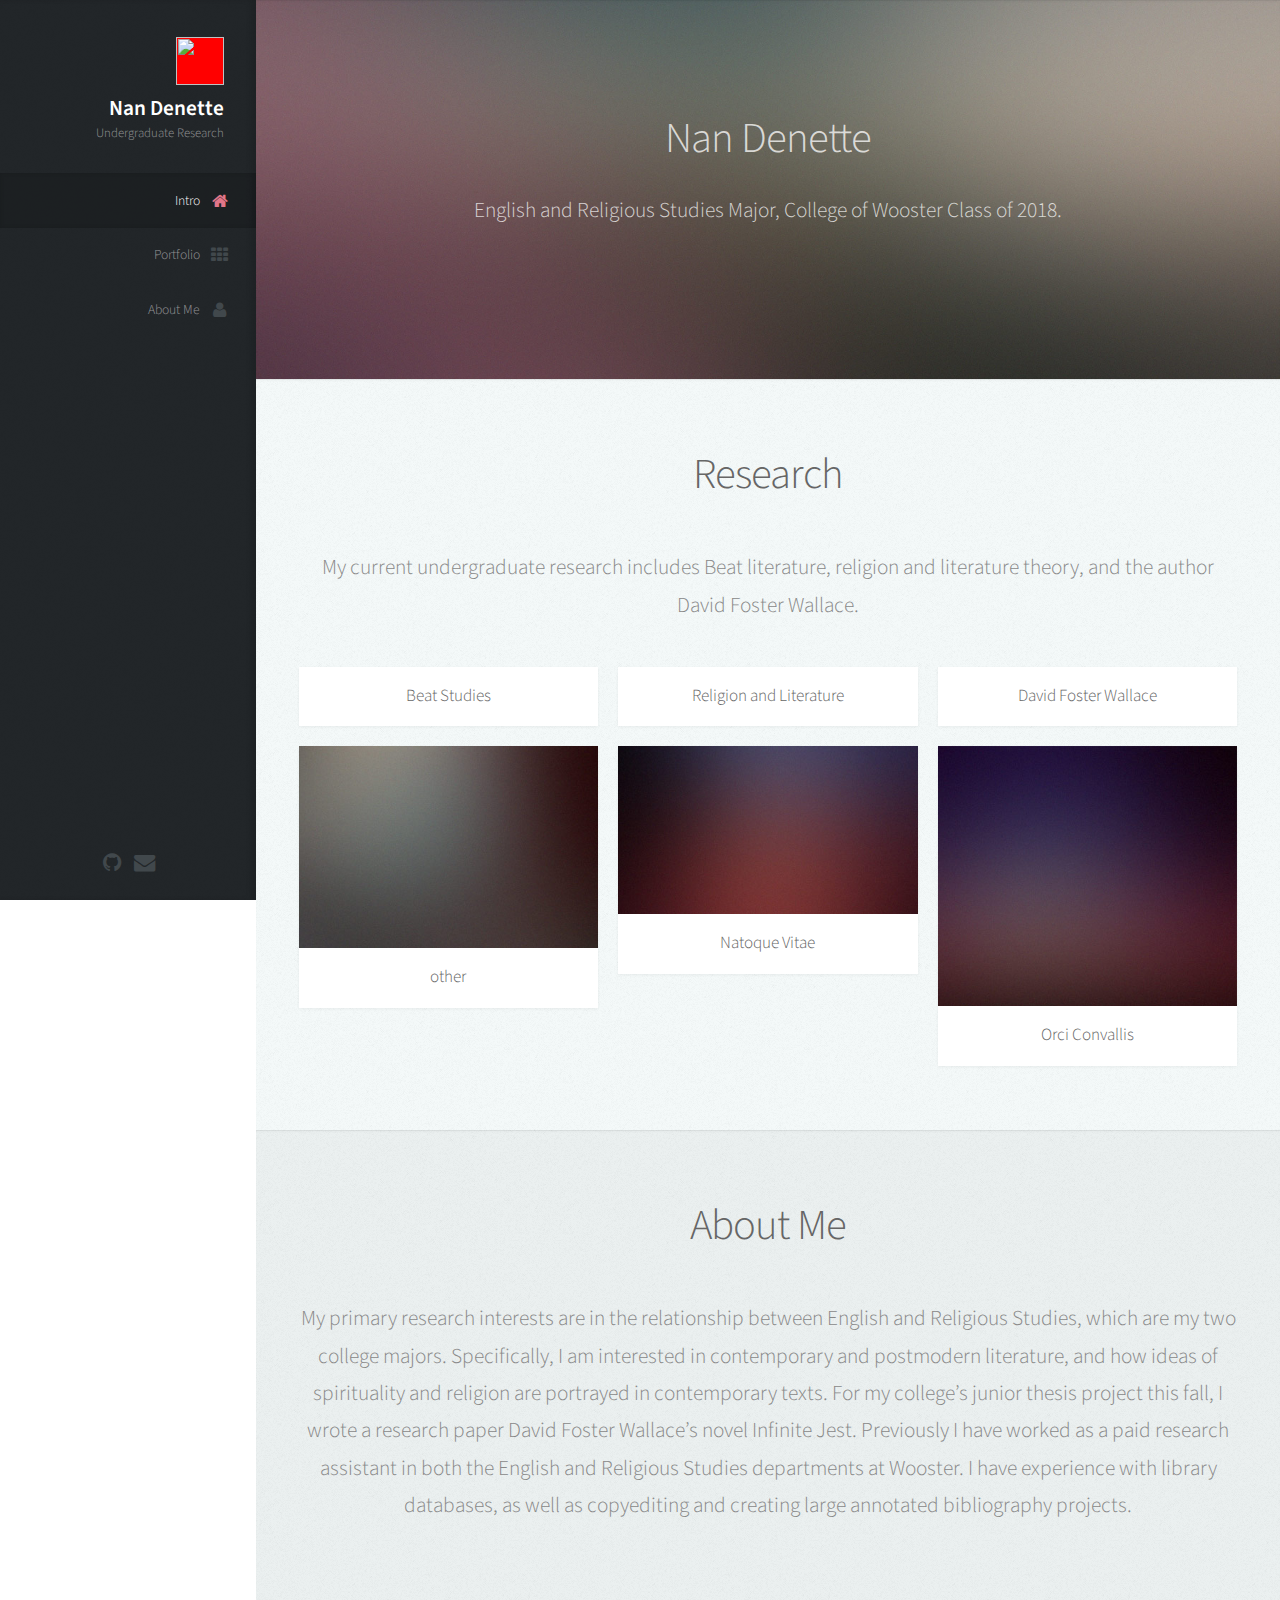
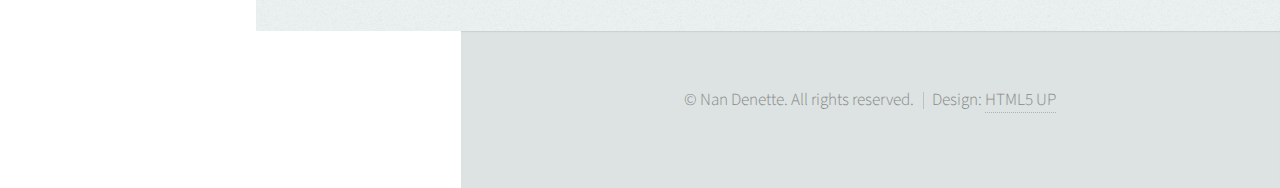
==== commit 6de27489: "wallace link image" ====
--- a/index.html
+++ b/index.html
@@ -126,7 +126,7 @@
 								</div>
 								<div class="4u$ 12u$(mobile)">
 									<article class="item">
-										<a href="page4.html" class="image fit"><img src="images/pic06.jpg" alt="" /></a>
+										<a href="page4.html" class="image fit"><img src="http://media.salon.com/2014/02/david_foster_wallace.jpg" alt="" /></a>
 										<header>
 											<h3>David Foster Wallace</h3>
 										</header>
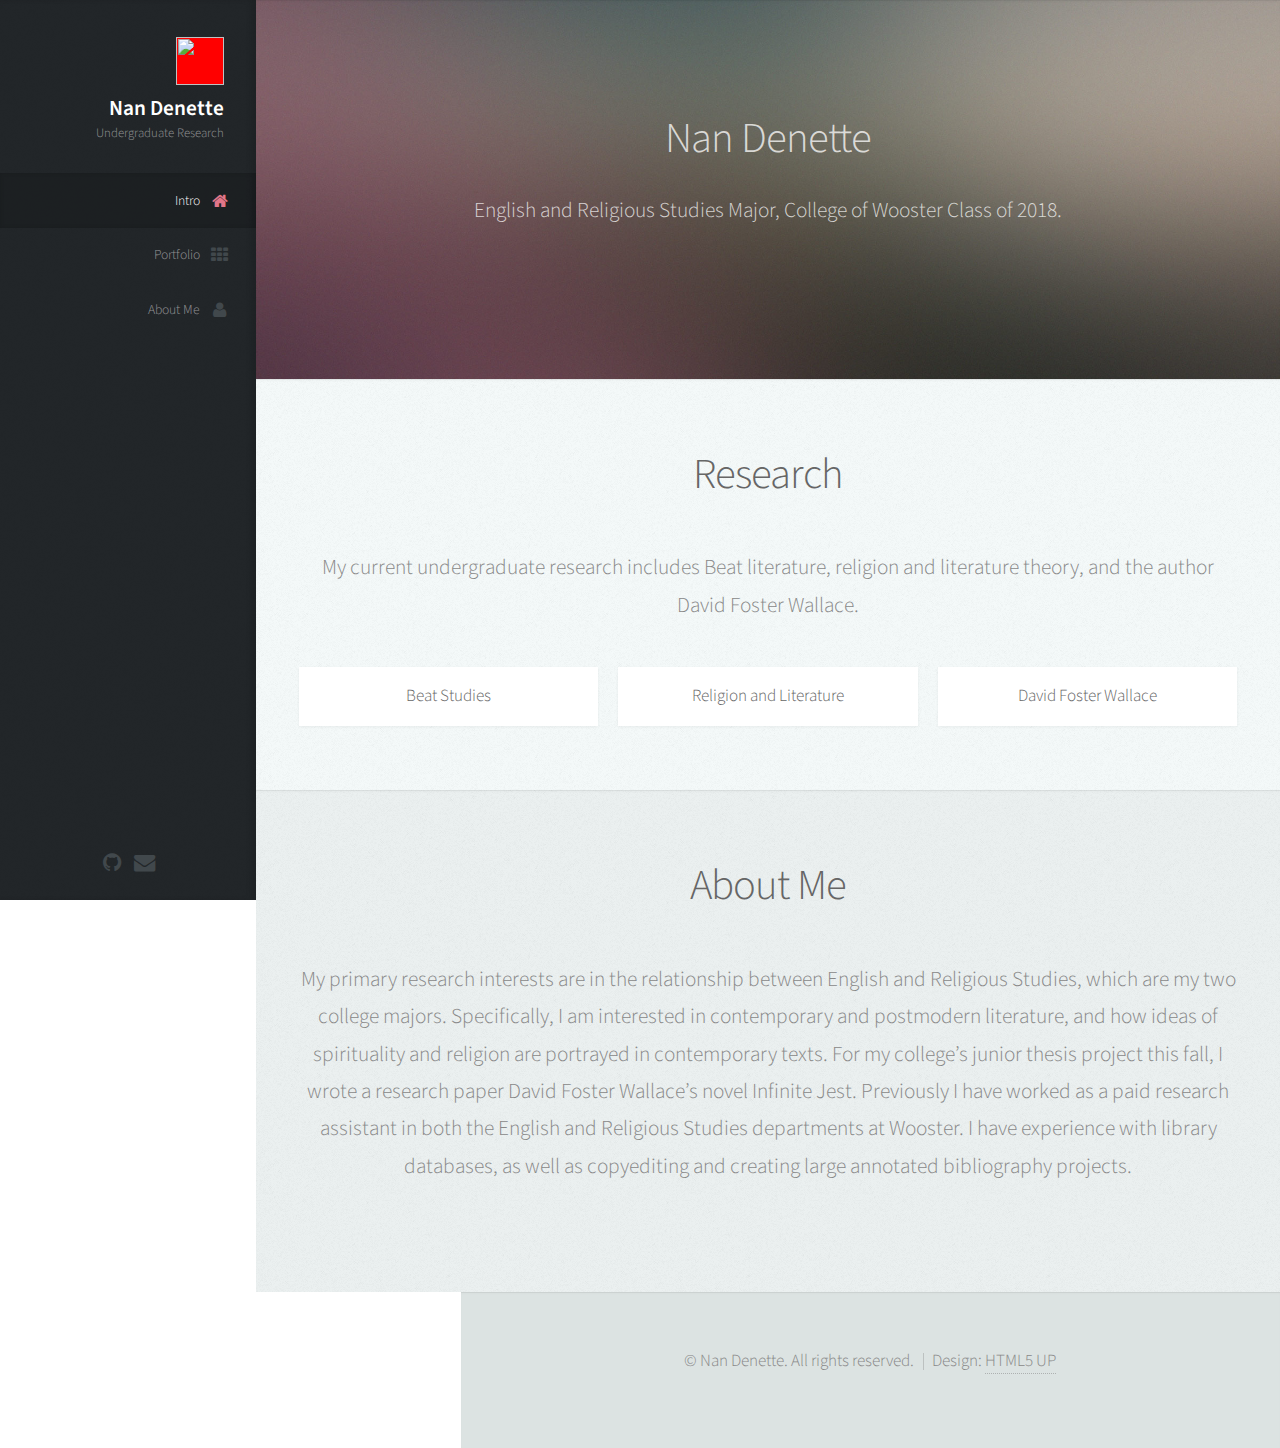
==== commit 451e1843: "delete extra bubbles" ====
--- a/index.html
+++ b/index.html
@@ -103,10 +103,7 @@
 	
 										</header>
 									</article>
-									<article class="item">
-										<a href="#" class="image fit"><img src="images/pic03.jpg" alt="" /></a>
-										<header>
-											<h3>other</h3>
+								
 										</header>
 									</article>
 								</div>
@@ -117,10 +114,7 @@
 											<h3>Religion and Literature</h3>
 										</header>
 									</article>
-									<article class="item">
-										<a href="#" class="image fit"><img src="images/pic05.jpg" alt="" /></a>
-										<header>
-											<h3>Natoque Vitae</h3>
+									
 										</header>
 									</article>
 								</div>
@@ -131,10 +125,7 @@
 											<h3>David Foster Wallace</h3>
 										</header>
 									</article>
-									<article class="item">
-										<a href="#" class="image fit"><img src="images/pic07.jpg" alt="" /></a>
-										<header>
-											<h3>Orci Convallis</h3>
+									
 										</header>
 									</article>
 								</div>
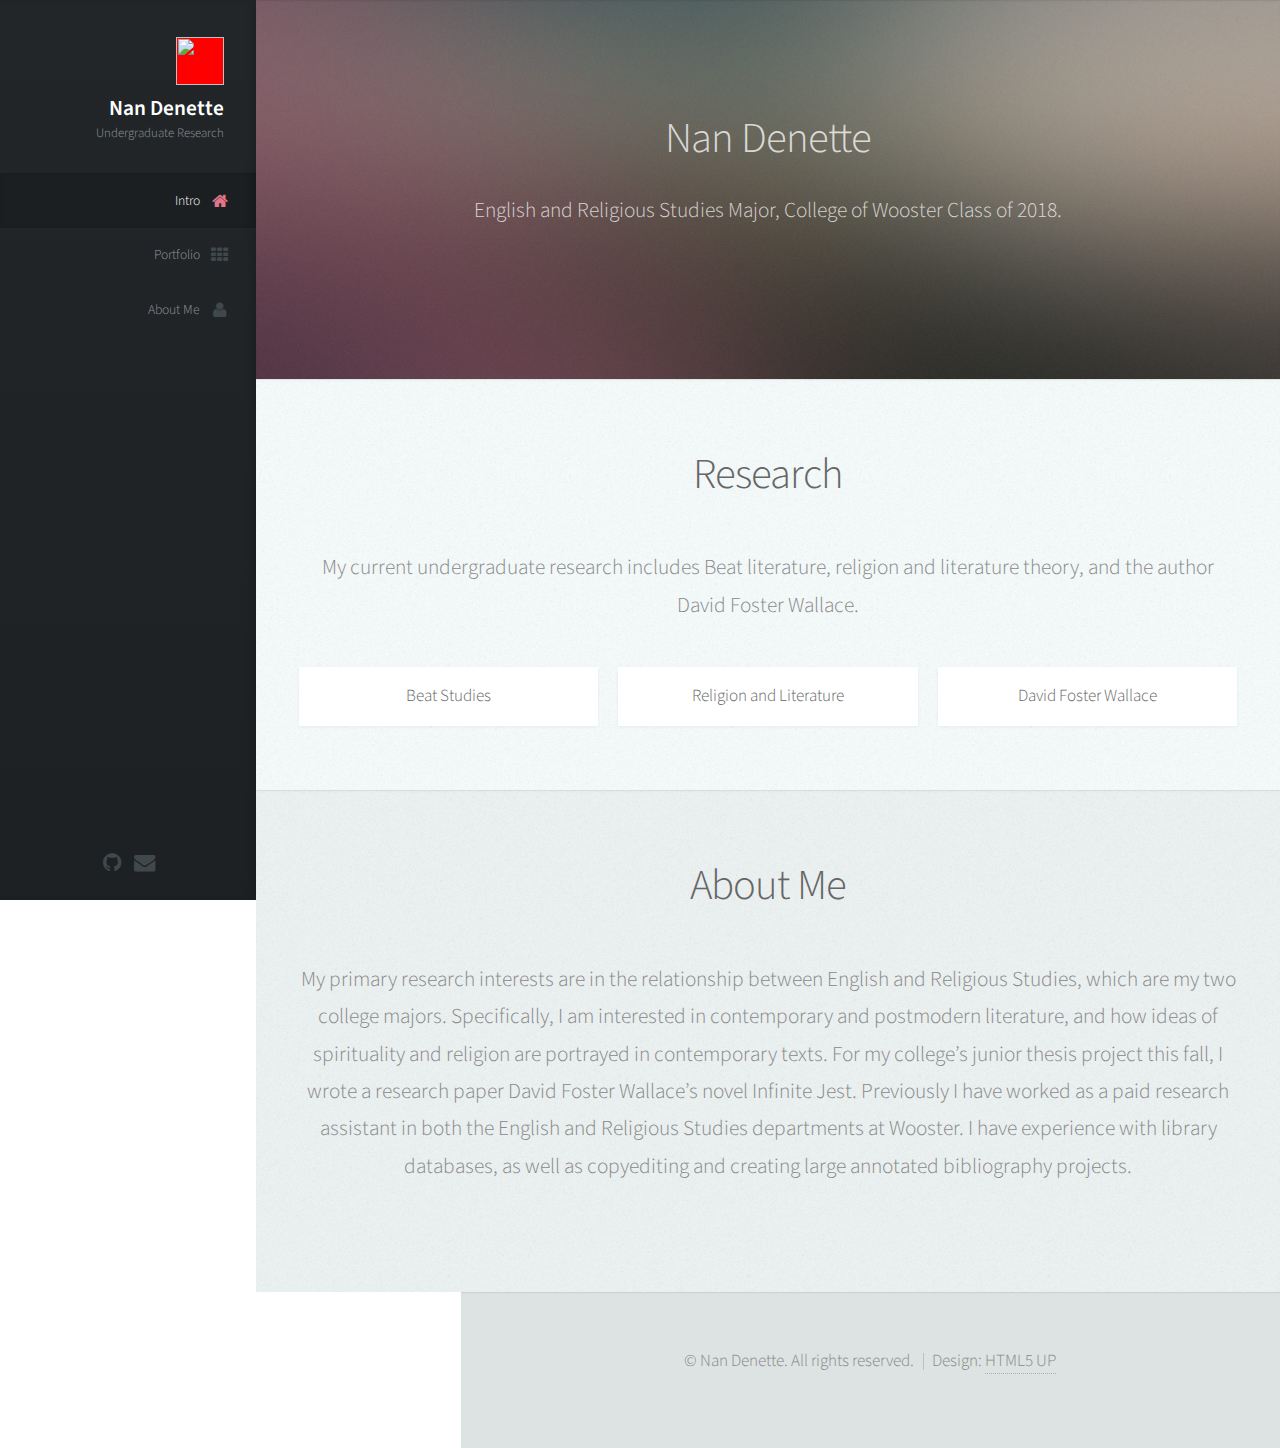
==== commit f62ca119: "lets see" ====
--- a/index.html
+++ b/index.html
@@ -23,7 +23,7 @@
 
 					<!-- Logo -->
 						<div id="logo">
-							<span class="image avatar48"><img src="file:///Users/nandenette/Desktop/IMG_7879.jpg" /></span>
+							<span class="image avatar48"><img src="https://c1.staticflickr.com/8/7300/9220782409_34cf97e72c_b.jpg" /></span>
 							<h1 id="title">Nan Denette</h1>
 							<p>Undergraduate Research</p>
 						</div>
@@ -71,7 +71,7 @@
 			<div id="main">
 
 				<!-- Intro -->
-					<section id="top" class="one dark cover">
+					<section id="top" class="one dark cover" src="">
 						<div class="container">
 
 							<header>
--- a/assets/css/main.css
+++ b/assets/css/main.css
@@ -1987,7 +1987,7 @@
 		-webkit-justify-content: space-between;
 		-ms-justify-content: space-between;
 		justify-content: space-between;
-		background: #222629 url("images/overlay.png");
+		background: #222629 url("images/ie/grad0-15.svg");
 		box-shadow: inset -0.25em 0 0.25em 0 rgba(0, 0, 0, 0.1);
 		color: #fff;
 		height: 100%;
